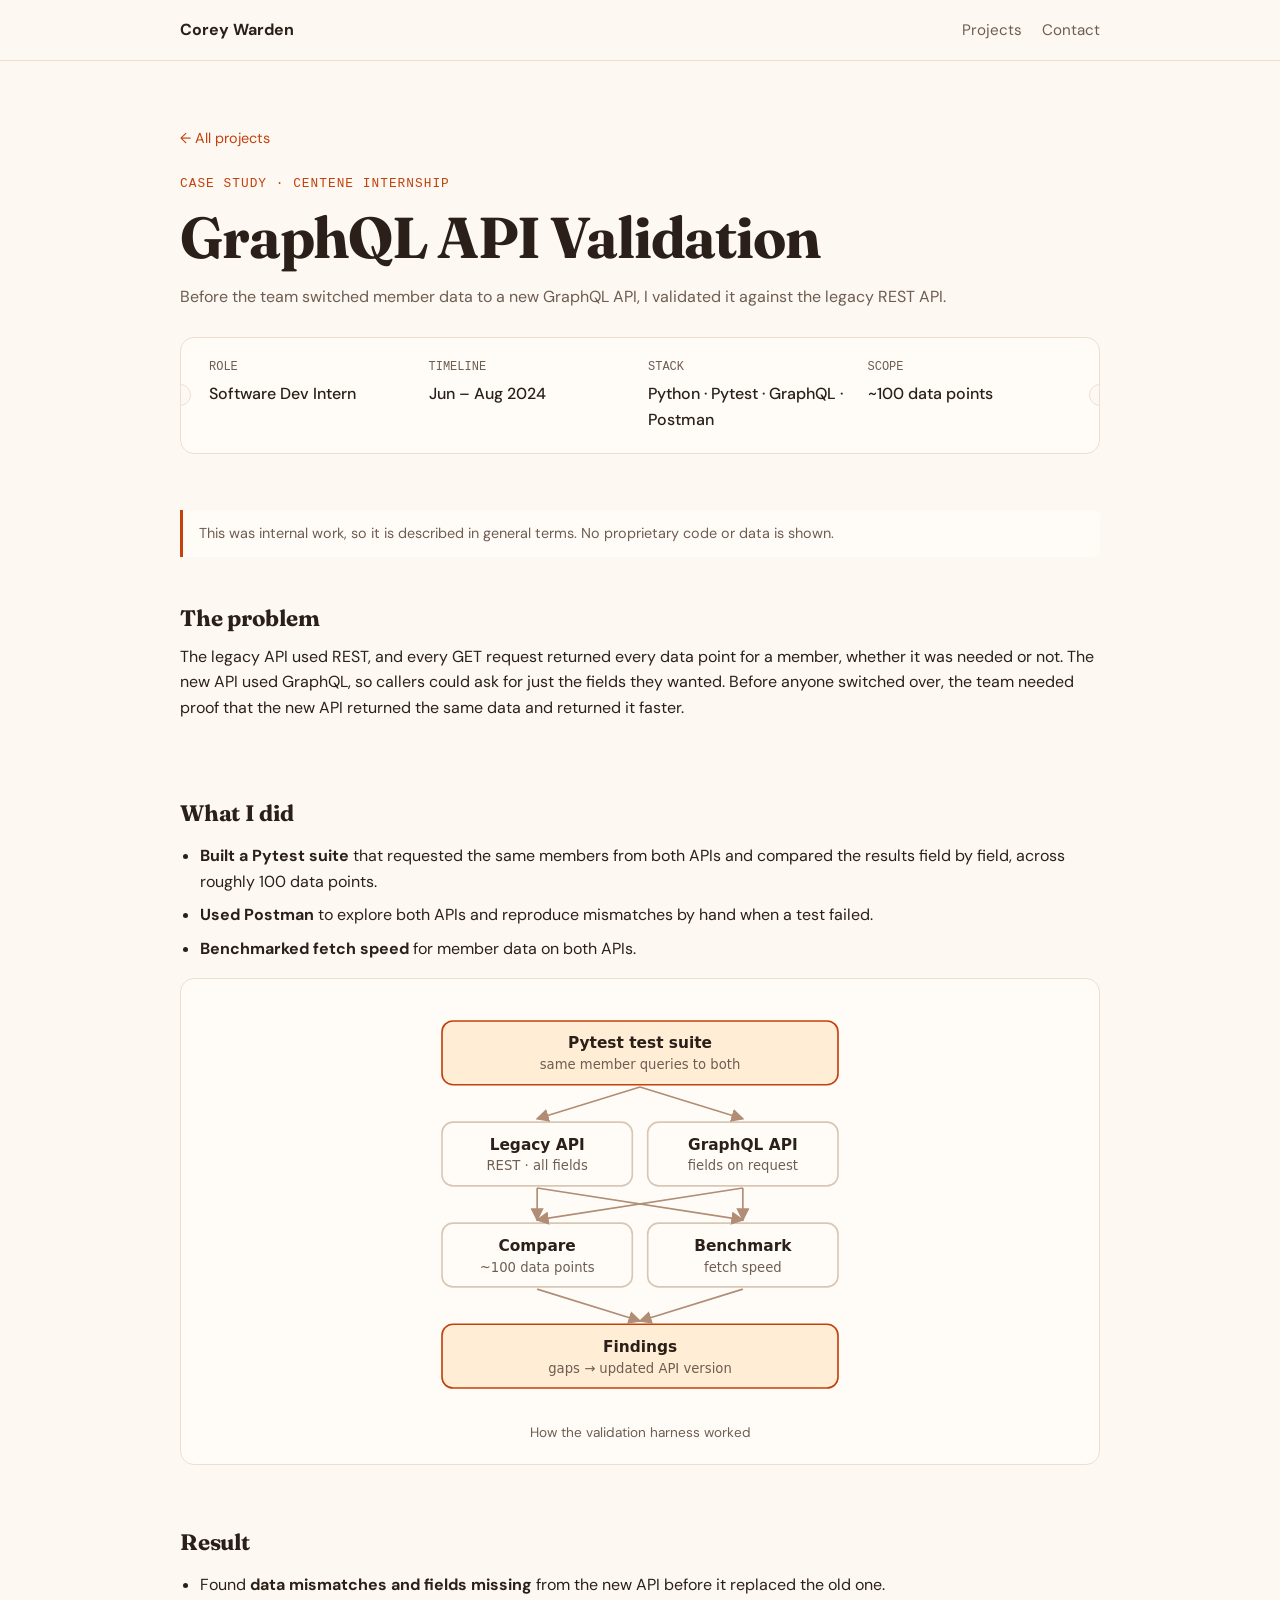
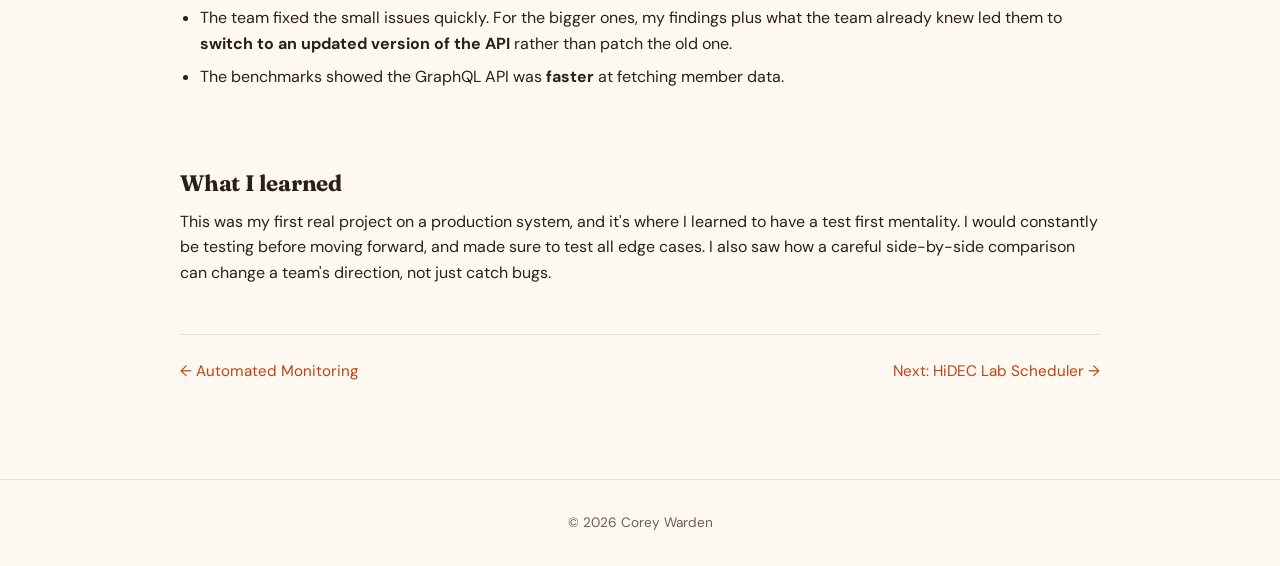
==== projects/centene-api-validation.html @ b941f461 "Initial portfolio site Co-Authored-By: Claude Opus 5.5 <noreply@anthropic.com>" ====
<!doctype html>
<html lang="en">
<head>
  <meta charset="utf-8">
  <meta name="viewport" content="width=device-width, initial-scale=1">
  <title>GraphQL API Validation — Corey Warden</title>
  <link rel="stylesheet" href="../css/style.css">
</head>
<body>
  <nav class="nav">
    <div class="container">
      <a href="../index.html" class="nav-name">Corey Warden</a>
      <div class="nav-links">
        <a href="../index.html#projects">Projects</a>
        <a href="../index.html#contact">Contact</a>
      </div>
    </div>
  </nav>

  <main class="container">
    <header class="case-header">
      <a class="back" href="../index.html#projects">← All projects</a>
      <p class="section-label">Case study · Centene internship</p>
      <h1>GraphQL API Validation</h1>
      <p class="tagline muted">Before the team switched member data to a new GraphQL API, I validated it against the legacy REST API.</p>
      <dl class="case-facts">
        <div><dt>Role</dt><dd>Software Dev Intern</dd></div>
        <div><dt>Timeline</dt><dd>Jun – Aug 2024</dd></div>
        <div><dt>Stack</dt><dd>Python · Pytest · GraphQL · Postman</dd></div>
        <div><dt>Scope</dt><dd>~100 data points</dd></div>
      </dl>
    </header>

    <article class="case-body">
      <p class="note">This was internal work, so it is described in general terms. No proprietary code or data is shown.</p>

      <section>
        <h2>The problem</h2>
        <p>
          The legacy API used REST, and every GET request returned every data point for a member,
          whether it was needed or not. The new API used GraphQL, so callers could ask for just
          the fields they wanted. Before anyone switched over, the team needed proof that the new
          API returned the same data and returned it faster.
        </p>
      </section>

      <section>
        <h2>What I did</h2>
        <ul>
          <li><strong>Built a Pytest suite</strong> that requested the same members from both APIs and compared the results field by field, across roughly 100 data points.</li>
          <li><strong>Used Postman</strong> to explore both APIs and reproduce mismatches by hand when a test failed.</li>
          <li><strong>Benchmarked fetch speed</strong> for member data on both APIs.</li>
        </ul>
        <figure class="diagram">
          <img src="../assets/diagrams/centene-api-validation.svg" alt="A Pytest suite sends the same member queries to the legacy REST API and the new GraphQL API, compares about 100 fields and benchmarks speed, and the findings led to an API upgrade.">
          <figcaption>How the validation harness worked</figcaption>
        </figure>
      </section>

      <section>
        <h2>Result</h2>
        <ul>
          <li>Found <strong>data mismatches and fields missing</strong> from the new API before it replaced the old one.</li>
          <li>The team fixed the small issues quickly. For the bigger ones, my findings plus what the team already knew led them to <strong>switch to an updated version of the API</strong> rather than patch the old one.</li>
          <li>The benchmarks showed the GraphQL API was <strong>faster</strong> at fetching member data.</li>
        </ul>
      </section>

      <section>
        <h2>What I learned</h2>
        <p>
          This was my first real project on a production system, and it's where I learned to
          have a test first mentality. I would constantly be testing before moving forward, and
          made sure to test all edge cases. I also saw how a careful side-by-side comparison can 
          change a team's direction, not just catch bugs.
        </p>
      </section>

      <nav class="case-nav">
        <a href="centene-monitoring.html">← Automated Monitoring</a>
        <a href="hidec-scheduler.html">Next: HiDEC Lab Scheduler →</a>
      </nav>
    </article>
  </main>

  <footer><div class="container">© 2026 Corey Warden</div></footer>
</body>
</html>
---- css/style.css ----
@import url("https://fonts.googleapis.com/css2?family=Fraunces:opsz,wght@9..144,500;9..144,700&family=DM+Sans:wght@400;500;700&display=swap");

/* =========================================================
   THEME — "Warm" look: cream paper, brown ink, burnt orange.
   ========================================================= */
:root {
  --bg: #fdf8f2;            /* cream */
  --surface: #fffcf8;
  --text: #2b2019;          /* dark espresso */
  --muted: #6e5d51;
  --border: #ecdfd2;
  --accent: #c2410c;        /* burnt orange: links, buttons */
  --accent-bright: #f97316; /* bright orange: decorative only */
  --accent-soft: #ffedd5;
  --on-accent: #ffffff;

  --font-heading: "Fraunces", Georgia, serif;
  --font-body: "DM Sans", system-ui, -apple-system, sans-serif;
  --font-mono: ui-monospace, "SF Mono", Menlo, monospace;

  --radius: 14px;
  --max-width: 960px;
}

@media (prefers-color-scheme: dark) {
  :root {
    --bg: #18120e;
    --surface: #221a14;
    --text: #f6ede4;
    --muted: #bba898;
    --border: #3a2d23;
    --accent: #fb923c;
    --accent-bright: #fb923c;
    --accent-soft: #43260f;
    --on-accent: #1d140e;
  }
}

/* ---------- Base ---------- */
*, *::before, *::after { box-sizing: border-box; }
html { scroll-behavior: smooth; }
body {
  margin: 0;
  background: var(--bg);
  color: var(--text);
  font-family: var(--font-body);
  line-height: 1.6;
  -webkit-font-smoothing: antialiased;
}
img { max-width: 100%; display: block; }
a { color: var(--accent); text-decoration: none; }
a:hover { text-decoration: underline; }

.container {
  max-width: var(--max-width);
  margin: 0 auto;
  padding: 0 20px;
}

/* ---------- Nav ---------- */
.nav {
  position: sticky; top: 0; z-index: 10;
  background: color-mix(in srgb, var(--bg) 85%, transparent);
  backdrop-filter: blur(8px);
  border-bottom: 1px solid var(--border);
}
.nav .container {
  display: flex; align-items: center; justify-content: space-between;
  height: 60px;
}
.nav-name { font-weight: 700; color: var(--text); }
.nav-links { display: flex; gap: 20px; font-size: 0.95rem; }
.nav-links a { color: var(--muted); }
.nav-links a:hover { color: var(--text); text-decoration: none; }

/* ---------- Sections ---------- */
section { padding: 72px 0; }
section + section { border-top: 1px solid var(--border); }
.section-label {
  font-family: var(--font-mono);
  font-size: 0.8rem;
  text-transform: uppercase;
  letter-spacing: 0.08em;
  color: var(--accent);
  margin: 0 0 8px;
}
h1, h2, h3 { line-height: 1.2; margin: 0 0 12px; font-family: var(--font-heading); font-weight: 700; }
h3 { font-weight: 500; }
h1 { font-size: clamp(2.2rem, 6vw, 3.6rem); letter-spacing: -0.02em; }

/* Orange underline highlight for a key phrase: <span class="hl">...</span> */
.hl {
  background: linear-gradient(transparent 62%, color-mix(in srgb, var(--accent-bright) 35%, transparent) 62%);
  padding: 0 2px;
}
h2 { font-size: clamp(1.6rem, 4vw, 2rem); letter-spacing: -0.01em; }
h3 { font-size: 1.15rem; }
p { margin: 0 0 16px; }
.muted { color: var(--muted); }

/* ---------- Hero ---------- */
.hero { padding: 96px 0 80px; }
.hero .tagline { font-size: 1.2rem; color: var(--muted); max-width: 620px; }
.hero-actions { display: flex; flex-wrap: wrap; gap: 12px; margin-top: 28px; }

.btn {
  display: inline-block;
  padding: 10px 18px;
  border-radius: 999px;
  border: 1px solid var(--border);
  color: var(--text);
  font-weight: 500;
  font-size: 0.95rem;
}
.btn:hover { text-decoration: none; border-color: var(--text); }
.btn-primary { background: var(--accent); border-color: var(--accent); color: var(--on-accent); }
.btn-primary:hover { opacity: 0.9; border-color: var(--accent); }

/* ---------- Project cards ---------- */
.group-title { margin: 40px 0 16px; font-size: 1rem; color: var(--muted); font-weight: 600; }
.group-title:first-of-type { margin-top: 24px; }
.cards {
  display: grid;
  grid-template-columns: repeat(auto-fill, minmax(280px, 1fr));
  gap: 20px;
}
.card {
  display: flex; flex-direction: column;
  background: var(--surface);
  border: 1px solid var(--border);
  border-radius: var(--radius);
  padding: 24px;
  color: var(--text);
  transition: transform 0.15s ease, border-color 0.15s ease;
}
a.card:hover {
  text-decoration: none; transform: translateY(-3px); border-color: var(--accent);
  box-shadow: 0 10px 24px -12px color-mix(in srgb, var(--accent) 45%, transparent);
}
.card { border-top: 3px solid var(--accent-soft); }
.card .meta { font-family: var(--font-mono); font-size: 0.8rem; color: var(--muted); margin-bottom: 8px; }
.card p { color: var(--muted); font-size: 0.95rem; flex: 1; }
.card .more { font-size: 0.9rem; color: var(--accent); font-weight: 500; margin-top: 8px; }
.status {
  display: inline-block;
  font-family: var(--font-body);
  font-size: 0.75rem; font-weight: 500;
  padding: 2px 10px; border-radius: 999px;
  background: var(--accent-soft); color: var(--accent);
  margin-left: 6px; vertical-align: middle;
}

.tags { display: flex; flex-wrap: wrap; gap: 6px; margin: 12px 0 0; padding: 0; list-style: none; }
.tags li {
  font-family: var(--font-mono);
  font-size: 0.75rem;
  padding: 3px 8px;
  border: 1px solid var(--border);
  border-radius: 6px;
  color: var(--muted);
}

/* ---------- Experience timeline ---------- */
.timeline { list-style: none; padding: 0; margin: 24px 0 0; }
.timeline li {
  display: grid; grid-template-columns: 180px 1fr; gap: 20px;
  padding: 20px 0; border-bottom: 1px solid var(--border);
}
.timeline li:last-child { border-bottom: none; }
.timeline .when { font-family: var(--font-mono); font-size: 0.85rem; color: var(--muted); padding-top: 3px; }
.timeline h3 { margin-bottom: 4px; }
.timeline p { margin: 0; color: var(--muted); }

/* ---------- About ---------- */
.about-grid { display: grid; grid-template-columns: 1fr 260px; gap: 48px; align-items: start; }
.photo-placeholder {
  aspect-ratio: 1; border-radius: var(--radius);
  background: var(--surface); border: 1px dashed var(--border);
  display: grid; place-items: center;
  color: var(--muted); font-size: 0.85rem; text-align: center; padding: 16px;
}

.headshot {
  display: block; width: 100%; max-width: 260px; aspect-ratio: 1; object-fit: cover;
  border-radius: 50%;
  border: 5px solid var(--surface);
  box-shadow: 0 0 0 2px var(--accent-bright), 0 10px 30px rgba(0, 0, 0, .12);
}

/* ---------- Contact / footer ---------- */
.contact { text-align: center; }
.contact .hero-actions { justify-content: center; }
footer { padding: 32px 0; text-align: center; color: var(--muted); font-size: 0.85rem; border-top: 1px solid var(--border); }

/* ---------- Case-study pages ---------- */
.case-header { padding: 64px 0 32px; }
.back { font-size: 0.9rem; display: inline-block; margin-bottom: 24px; }
.case-facts {
  display: grid; grid-template-columns: repeat(auto-fit, minmax(160px, 1fr));
  gap: 16px; margin: 28px 0 0; padding: 20px;
  background: var(--surface); border: 1px solid var(--border); border-radius: var(--radius);
}
.case-facts dt { font-family: var(--font-mono); font-size: 0.75rem; text-transform: uppercase; color: var(--muted); }
.case-facts dd { margin: 4px 0 0; font-weight: 500; }

.case-body { padding: 24px 0 72px; }
.case-body section { padding: 32px 0; border-top: none; }
.case-body h2 { font-size: 1.4rem; }
.case-body ul { padding-left: 20px; }
.case-body li { margin-bottom: 8px; }

.visual-placeholder {
  border: 1px dashed var(--border); border-radius: var(--radius);
  background: var(--surface);
  padding: 48px 20px; text-align: center; color: var(--muted); font-size: 0.9rem;
  margin: 8px 0 0;
}
.diagram, .shot {
  margin: 16px 0 0;
  background: var(--surface);
  border: 1px solid var(--border);
  border-radius: var(--radius);
  padding: 20px 16px;
}
.diagram img { width: 100%; max-width: 440px; margin: 0 auto; }
.shot { padding: 0; overflow: hidden; }
.shot img { width: 100%; }
.diagram figcaption, .shot figcaption {
  text-align: center; color: var(--muted); font-size: 0.85rem; margin-top: 12px;
}
.shot figcaption { padding: 0 16px 14px; }
.note {
  border-left: 3px solid var(--accent);
  background: var(--surface);
  padding: 12px 16px; border-radius: 0 8px 8px 0;
  color: var(--muted); font-size: 0.9rem;
}
.case-nav {
  display: flex; justify-content: space-between; gap: 16px;
  padding: 24px 0; border-top: 1px solid var(--border); font-size: 0.95rem;
}

/* ---------- Mobile ---------- */
@media (max-width: 640px) {
  section { padding: 56px 0; }
  .hero { padding: 64px 0 56px; }
  .nav-links { gap: 14px; font-size: 0.85rem; }
  .timeline li { grid-template-columns: 1fr; gap: 4px; }
  .about-grid { grid-template-columns: 1fr; gap: 24px; }
  .photo-placeholder, .headshot { max-width: 200px; }
}

/* =========================================================
   TRAVEL THEME
   Boarding-pass cards, passport stamps, route map, world map.
   ========================================================= */
:root {
  --plane-icon: url("data:image/svg+xml,%3Csvg xmlns='http://www.w3.org/2000/svg' viewBox='0 0 24 24'%3E%3Cpath d='M23 12c0-.9-.9-1.5-2-1.5h-6L9.5 3h-2l3 7.5H5L3 8H1.5l1.3 4-1.3 4H3l2-2.5h5.5l-3 7.5h2l5.5-7.5h6c1.1 0 2-.6 2-1.5z'/%3E%3C/svg%3E");
}

/* ---------- Hero: contour rings + flight path ---------- */
.hero { position: relative; overflow: hidden; }
.hero::before {
  content: ""; position: absolute; inset: 0; pointer-events: none;
  background:
    repeating-radial-gradient(circle at 88% 40%, transparent 0 26px,
      color-mix(in srgb, var(--accent) 9%, transparent) 26px 27px),
    repeating-radial-gradient(circle at 70% 115%, transparent 0 34px,
      color-mix(in srgb, var(--accent) 6%, transparent) 34px 35px);
  -webkit-mask-image: linear-gradient(to right, transparent 25%, #000 75%);
          mask-image: linear-gradient(to right, transparent 25%, #000 75%);
}
.hero .container { position: relative; }
/* Name flight path: SVG sized in em so it scales with the h1 */
.name-flight { position: relative; display: inline-block; margin: 0.45em 0 0.55em; }
.name-flight .name-text { position: relative; z-index: 1; }
.name-flight svg {
  position: absolute; z-index: 0; pointer-events: none; overflow: visible;
  left: -0.6em; top: -1.4em; width: 14em; height: 4.2em;
}
.fp-line { fill: none; stroke: var(--accent); stroke-width: 3.2; stroke-dasharray: 1 13; stroke-linecap: round; opacity: .75; }
.fp-origin { fill: var(--bg); stroke: var(--accent); stroke-width: 3; }
.fp-plane { fill: var(--accent); }

/* ---------- Boarding-pass project cards ---------- */
.passes {
  display: grid;
  grid-template-columns: repeat(auto-fill, minmax(min(100%, 420px), 1fr));
  gap: 20px;
}
.pass {
  position: relative;
  display: grid; grid-template-columns: 1fr 132px;
  background: var(--surface);
  border: 1px solid var(--border);
  border-radius: var(--radius);
  overflow: hidden;
  color: var(--text);
  transition: transform .15s ease, border-color .15s ease, box-shadow .15s ease;
}
a.pass:hover {
  text-decoration: none; transform: translateY(-3px); border-color: var(--accent);
  box-shadow: 0 12px 26px -14px color-mix(in srgb, var(--accent) 55%, transparent);
}
.pass-main { padding: 22px 22px 20px; display: flex; flex-direction: column; }
.pass-top {
  display: flex; align-items: center; gap: 10px;
  font-family: var(--font-mono); font-size: .72rem; letter-spacing: .08em;
  text-transform: uppercase; color: var(--accent); margin-bottom: 10px;
}
.pass-top::after {
  content: ""; flex: 1; height: 0; border-top: 1px dashed var(--border);
}
.pass-top::before {
  content: ""; order: 2; width: 16px; height: 16px; background: var(--accent);
  -webkit-mask: var(--plane-icon) center / contain no-repeat;
          mask: var(--plane-icon) center / contain no-repeat;
}
.pass h3 { margin-bottom: 8px; }
.pass-main p { color: var(--muted); font-size: .95rem; flex: 1; margin-bottom: 12px; }
.pass .more { font-size: .9rem; color: var(--accent); font-weight: 500; margin-top: 12px; }

/* Stub: perforated edge with punched notches */
.pass-stub {
  position: relative;
  border-left: 2px dashed var(--border);
  background: color-mix(in srgb, var(--accent-soft) 35%, var(--surface));
  padding: 22px 16px 18px;
  display: flex; flex-direction: column; gap: 12px;
}
.pass-stub::before, .pass-stub::after {
  content: ""; position: absolute; left: -11px;
  width: 20px; height: 20px; border-radius: 50%;
  background: var(--bg); border: 1px solid var(--border);
}
.pass-stub::before { top: -11px; }
.pass-stub::after { bottom: -11px; }
.field .k {
  display: block; font-family: var(--font-mono); font-size: .65rem;
  letter-spacing: .1em; text-transform: uppercase; color: var(--muted);
}
.field .v { display: block; font-weight: 600; font-size: .88rem; line-height: 1.3; }
.field .v.live { color: var(--accent); }
.barcode {
  margin-top: auto; height: 30px;
  background: repeating-linear-gradient(90deg,
    var(--text) 0 2px, transparent 2px 4px, var(--text) 4px 5px, transparent 5px 8px,
    var(--text) 8px 11px, transparent 11px 12px, var(--text) 12px 13px, transparent 13px 16px);
  opacity: .55; border-radius: 2px;
}

/* Passport-stamp tech tags */
.stamps { display: flex; flex-wrap: wrap; gap: 8px; margin: 0; padding: 0; list-style: none; }
.stamps li {
  font-family: var(--font-mono); font-size: .7rem; font-weight: 600;
  letter-spacing: .06em; text-transform: uppercase;
  color: var(--accent);
  border: 1.5px solid currentColor; border-radius: 4px;
  padding: 2px 7px;
  opacity: .85;
  transform: rotate(-2deg);
}
.stamps li:nth-child(2n) { transform: rotate(1.5deg); }
.stamps li:nth-child(3n) { transform: rotate(-.5deg); border-style: double; border-width: 3px; padding: 1px 6px; }

@media (max-width: 520px) {
  .pass { grid-template-columns: 1fr; }
  .pass-stub {
    border-left: none; border-top: 2px dashed var(--border);
    flex-direction: row; flex-wrap: wrap; gap: 10px 20px; padding: 16px 22px;
  }
  .pass-stub::before { left: -11px; top: -11px; }
  .pass-stub::after { left: auto; right: -11px; top: -11px; bottom: auto; }
  .barcode { display: none; }
}

/* ---------- Experience as a route ---------- */
.route { list-style: none; padding: 0; margin: 32px 0 0; position: relative; }
.route::before {
  content: ""; position: absolute; left: 11px; top: 14px; bottom: 40px;
  border-left: 2px dashed color-mix(in srgb, var(--accent) 55%, transparent);
}
.stop { position: relative; padding: 0 0 34px 48px; }
.stop:last-child { padding-bottom: 0; }
.stop::before {
  content: ""; position: absolute; left: 4px; top: 5px;
  width: 16px; height: 16px; border-radius: 50%;
  background: var(--accent);
  box-shadow: 0 0 0 4px var(--bg), 0 0 0 6px var(--accent-soft);
}
.stop.next::before { background: var(--bg); border: 2px dashed var(--accent); box-shadow: 0 0 0 4px var(--bg); }
.stop .when {
  font-family: var(--font-mono); font-size: .78rem; letter-spacing: .06em;
  text-transform: uppercase; color: var(--muted);
}
.stop h3 { margin: 4px 0 4px; }
.stop p { margin: 0; color: var(--muted); }
.stop.next h3 { color: var(--accent); }

/* ---------- Case-study fact panel as a ticket ---------- */
.case-facts { position: relative; overflow: hidden; padding: 20px 28px; }
.case-facts::before, .case-facts::after {
  content: ""; position: absolute; top: 50%; transform: translateY(-50%);
  width: 22px; height: 22px; border-radius: 50%;
  background: var(--bg); border: 1px solid var(--border);
}
.case-facts::before { left: -12px; }
.case-facts::after { right: -12px; }

/* ---------- Where I've been: world map ---------- */
.travel-intro { max-width: 640px; color: var(--muted); }
.travel-stage { position: relative; margin-top: 28px; }
.travel-map {
  position: relative; aspect-ratio: 960 / 452;
  background: var(--surface); border: 1px solid var(--border);
  border-radius: var(--radius); overflow: visible;
}
.travel-map svg { display: block; width: 100%; height: 100%; }
.travel-map .dots circle { fill: color-mix(in srgb, var(--muted) 38%, transparent); }
.travel-map .route-line {
  fill: none; stroke: var(--accent); stroke-width: 1.6;
  stroke-dasharray: 3 5; stroke-linecap: round; opacity: .8;
}
.map-fallback {
  position: absolute; inset: 0; display: grid; place-items: center;
  color: var(--muted); font-size: .9rem; text-align: center; padding: 20px;
}
.pin {
  position: absolute; transform: translate(-50%, -50%);
  width: 16px; height: 16px; padding: 0; border-radius: 50%;
  background: var(--accent); border: 2px solid var(--surface);
  box-shadow: 0 0 0 3px color-mix(in srgb, var(--accent) 28%, transparent);
  cursor: pointer; transition: transform .15s ease;
}
.pin::after {
  content: ""; position: absolute; inset: -6px; border-radius: 50%;
  border: 2px solid var(--accent); opacity: 0;
  animation: pin-pulse 2.6s ease-out infinite;
}
.pin:hover, .pin:focus-visible, .pin.active { transform: translate(-50%, -50%) scale(1.35); outline: none; }
@keyframes pin-pulse { 0% { opacity: .55; transform: scale(.6); } 100% { opacity: 0; transform: scale(1.6); } }
@media (prefers-reduced-motion: reduce) { .pin::after { animation: none; } }

/* Trip list under the map (also the tap target on phones) */
.trips {
  display: grid; grid-template-columns: repeat(auto-fit, minmax(220px, 1fr));
  gap: 16px; margin-top: 20px;
}
.trip { border-top: 2px dashed var(--border); padding-top: 12px; }
.trip .when {
  font-family: var(--font-mono); font-size: .72rem; letter-spacing: .08em;
  text-transform: uppercase; color: var(--accent);
}
.trip strong { display: block; font-family: var(--font-heading); font-weight: 500; font-size: 1.05rem; margin: 2px 0 8px; }
.chips { display: flex; flex-wrap: wrap; gap: 6px; }
.chip {
  font: inherit; font-size: .82rem; cursor: pointer;
  padding: 3px 10px; border-radius: 999px;
  border: 1px solid var(--border); background: var(--surface); color: var(--text);
}
.chip:hover, .chip.active { border-color: var(--accent); color: var(--accent); }

/* Photo-strip popover */
.travel-pop {
  position: absolute; z-index: 20; pointer-events: none;
  width: min(330px, calc(100% - 16px));
  background: var(--surface); border: 1px solid var(--border);
  border-radius: var(--radius); padding: 12px 12px 14px;
  box-shadow: 0 18px 40px -18px rgba(43, 32, 25, .45);
}
.travel-pop[hidden] { display: none; }
.pop-head { display: flex; justify-content: space-between; align-items: baseline; gap: 8px; margin-bottom: 10px; }
.pop-head strong { font-family: var(--font-heading); font-size: 1.05rem; }
.pop-head span { font-family: var(--font-mono); font-size: .68rem; color: var(--muted); text-align: right; }
.pop-strip { display: grid; grid-template-columns: repeat(3, 1fr); gap: 8px; }
.polaroid {
  margin: 0; background: #fff; padding: 4px 4px 12px;
  box-shadow: 0 2px 6px rgba(0, 0, 0, .15); transform: rotate(-2deg);
}
.polaroid:nth-child(2) { transform: rotate(1.5deg) translateY(2px); }
.polaroid:nth-child(3) { transform: rotate(-1deg); }
.polaroid img { width: 100%; aspect-ratio: 1; object-fit: cover; display: block; }
.polaroid.empty::before {
  content: "Photo"; display: grid; place-items: center; aspect-ratio: 1;
  background: #f3e6d8; color: #9a8676;
  font-family: var(--font-mono); font-size: .65rem; letter-spacing: .08em; text-transform: uppercase;
}
.pop-cap { margin: 10px 0 0; font-size: .85rem; color: var(--muted); }

/* Small phones: five nav links don't fit, so keep the essentials */
.nav-name { white-space: nowrap; }
@media (max-width: 560px) {
  .nav-links a[href="#experience"], .nav-links a[href="#about"] { display: none; }
}
@media (max-width: 640px) {
  /* Give the flight path's tail room to pass under the label */
  .name-flight { margin-top: 1em; }
}
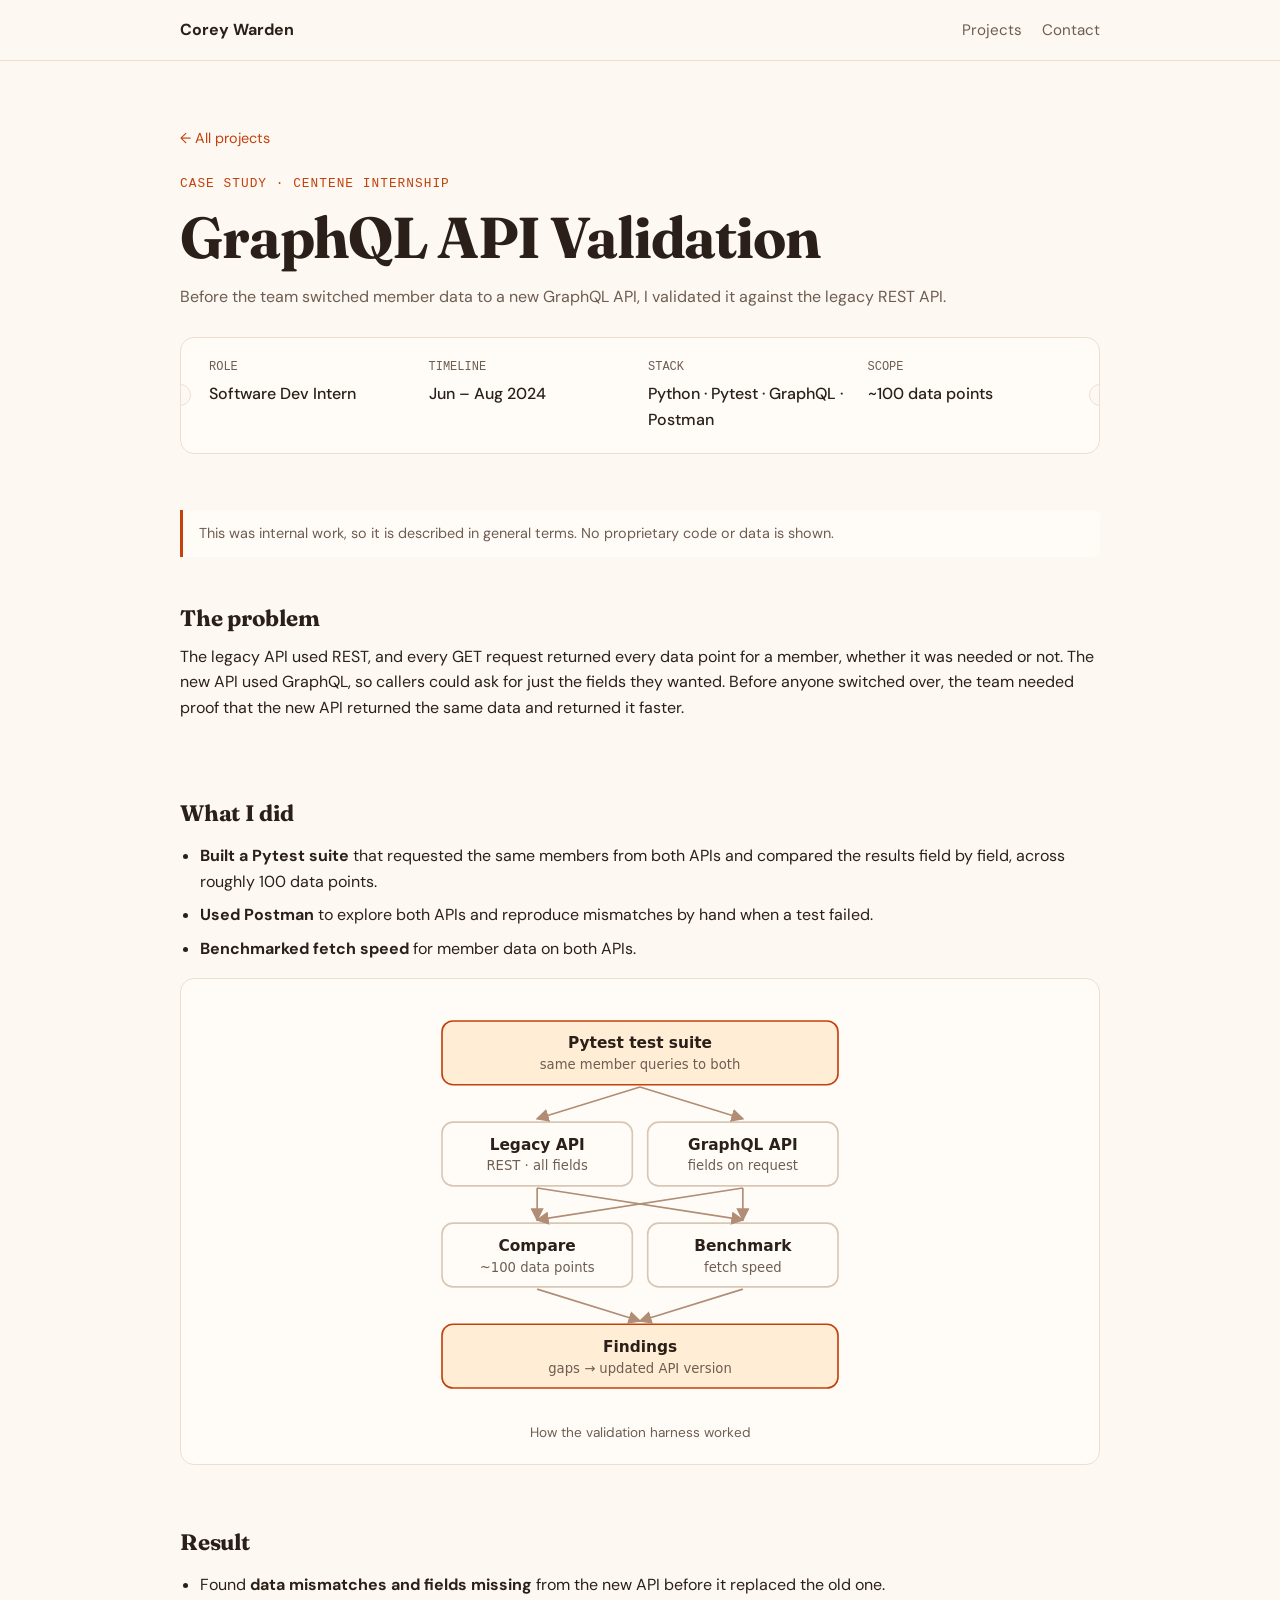
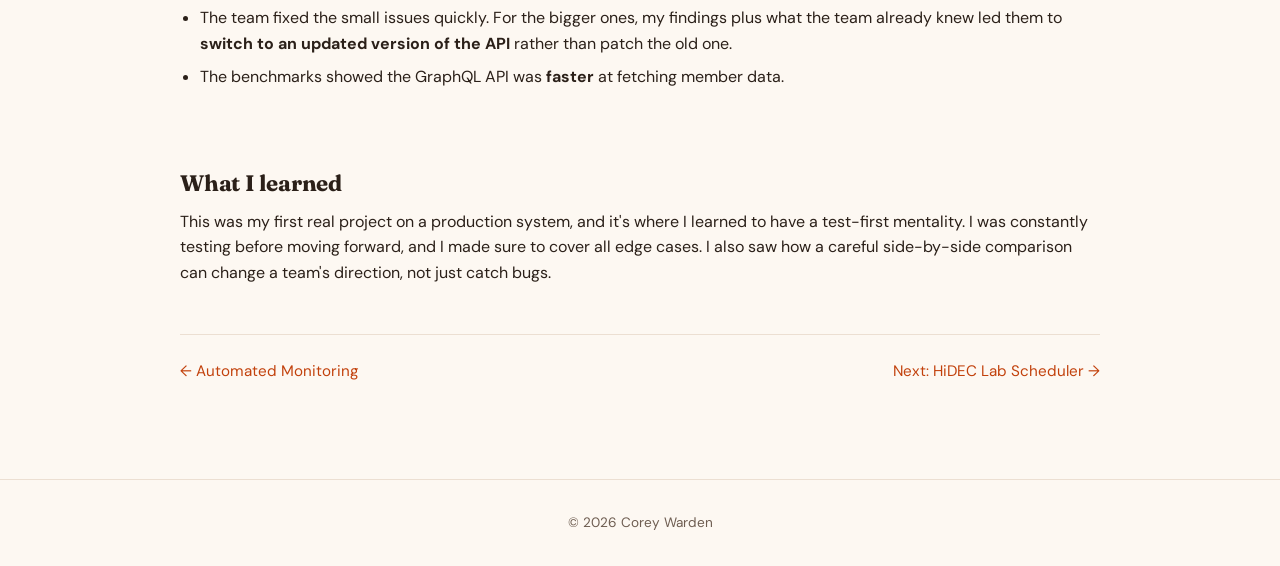
==== commit 8dc976d4: "Fix typos in case studies Co-Authored-By: Claude Opus 5.5 <noreply@anthropic.com>" ====
--- a/projects/centene-api-validation.html
+++ b/projects/centene-api-validation.html
@@ -4,6 +4,20 @@
   <meta charset="utf-8">
   <meta name="viewport" content="width=device-width, initial-scale=1">
   <title>GraphQL API Validation — Corey Warden</title>
+  <meta name="description" content="Validated a new GraphQL API against Centene&#x27;s legacy REST API across about 100 data points.">
+  <!-- Link previews -->
+  <meta property="og:type" content="website">
+  <meta property="og:site_name" content="Corey Warden">
+  <meta property="og:title" content="GraphQL API Validation — Corey Warden">
+  <meta property="og:description" content="Validated a new GraphQL API against Centene&#x27;s legacy REST API across about 100 data points.">
+  <meta property="og:url" content="https://coreyw7.github.io/projects/centene-api-validation.html">
+  <meta property="og:image" content="https://coreyw7.github.io/assets/og-image.jpg">
+  <meta property="og:image:width" content="1200">
+  <meta property="og:image:height" content="630">
+  <meta property="og:image:alt" content="Corey Warden, Backend &amp; Full-Stack Developer">
+  <meta name="twitter:card" content="summary_large_image">
+  <link rel="icon" href="data:image/svg+xml,&lt;svg xmlns='http://www.w3.org/2000/svg' viewBox='0 0 24 24'&gt;&lt;path fill='%23c2410c' d='M23 12c0-.9-.9-1.5-2-1.5h-6L9.5 3h-2l3 7.5H5L3 8H1.5l1.3 4-1.3 4H3l2-2.5h5.5l-3 7.5h2l5.5-7.5h6c1.1 0 2-.6 2-1.5z'/&gt;&lt;/svg&gt;">
+  <!-- /Link previews -->
   <link rel="stylesheet" href="../css/style.css">
 </head>
 <body>
@@ -70,8 +84,7 @@
         <h2>What I learned</h2>
         <p>
           This was my first real project on a production system, and it's where I learned to
-          have a test first mentality. I would constantly be testing before moving forward, and
-          made sure to test all edge cases. I also saw how a careful side-by-side comparison can 
+          have a test-first mentality. I was constantly testing before moving forward, and I made sure to cover all edge cases. I also saw how a careful side-by-side comparison can 
           change a team's direction, not just catch bugs.
         </p>
       </section>
